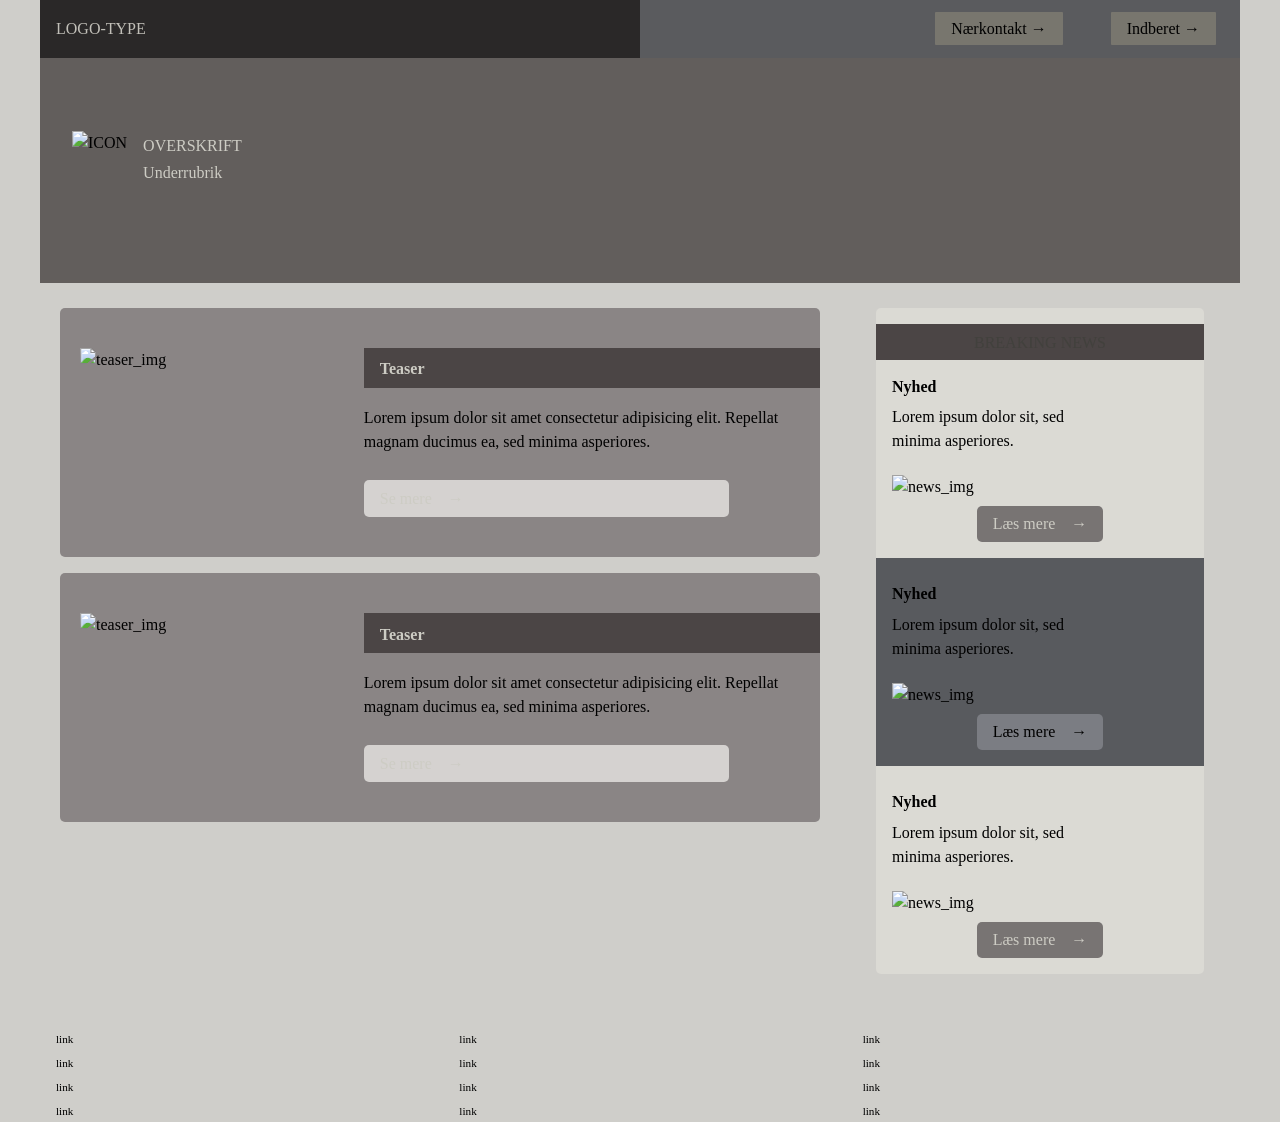
==== index.html @ d1ab83c8 "first commit" ====
<!DOCTYPE html>
<html lang="en">
  <head>
    <meta charset="UTF-8" />
    <meta http-equiv="X-UA-Compatible" content="IE=edge" />
    <meta name="viewport" content="width=device-width, initial-scale=1.0" />
    <link rel="stylesheet" href="css/reset.css" />
    <link rel="stylesheet" href="css/custom.css" />
    <link rel="stylesheet" href="css/fonts.css" />
    <link rel="stylesheet" href="css/general.css" />
    <link rel="stylesheet" href="css/layout.css" />
    <link rel="stylesheet" href="css/burger.css" />
    <link rel="stylesheet" href="css/cards.css" />
    <link rel="icon" type="image/png" href="img/fav.png" />
    <title>Emergency Site</title>
  </head>
  <body id="frontpage">
    <header>
      <nav>
        <div id="logotype-wrapper" class="logo">
          <a href="index.html"> LOGO-TYPE </a>
        </div>
        <ul class="menu">
          <li><a class="menuItem" href="instruction.html">Nærkontakt </a></li>
          <li><a class="menuItem" href="register.html">Indberet</a></li>
        </ul>
        <button class="burger">
          <span class="line"></span>
          <span class="line"></span>
          <span class="line"></span>
        </button>
      </nav>
    </header>
    <section id="main-disclamer">
      <div id="main-disclamer-content">
        <img src="warning" alt="ICON" />
        <div>
          <h1>OVERSKRIFT</h1>
          <p class="sub">Underrubrik</p>
        </div>
      </div>
    </section>
    <main>
      <section id="daily">
        <article class="daily_card">
          <img src="" alt="teaser_img" />
          <div class="daily_text">
            <h2>Teaser</h2>
            <p>
              Lorem ipsum dolor sit amet consectetur adipisicing elit. Repellat
              magnam ducimus ea, sed minima asperiores.
            </p>
            <a href="" class="cta_btn">Se mere</a>
          </div>
        </article>
        <article class="daily_card">
          <img src="" alt="teaser_img" />
          <div class="daily_text">
            <h2>Teaser</h2>
            <p>
              Lorem ipsum dolor sit amet consectetur adipisicing elit. Repellat
              magnam ducimus ea, sed minima asperiores.
            </p>
            <a href="" class="cta_btn">Se mere</a>
          </div>
        </article>
      </section>
      <section id="breaking">
        <article class="news_card">
          <h3>Nyhed</h3>
          <p>Lorem ipsum dolor sit, sed minima asperiores.</p>
          <img src="" alt="news_img" />
          <a class="cta_btn" href="">Læs mere</a>
        </article>
        <article class="news_card">
          <h3>Nyhed</h3>
          <p>Lorem ipsum dolor sit, sed minima asperiores.</p>
          <img src="" alt="news_img" />
          <a class="cta_btn" href="">Læs mere</a>
        </article>
        <article class="news_card">
          <h3>Nyhed</h3>
          <p>Lorem ipsum dolor sit, sed minima asperiores.</p>
          <img src="" alt="news_img" />
          <a class="cta_btn" href="">Læs mere</a>
        </article>
      </section>
    </main>

    <footer>
      <nav class="some">
        <ul>
          <li><a href="">link</a></li>
          <li><a href="">link</a></li>
          <li><a href="">link</a></li>
          <li><a href="">link</a></li>
        </ul>
      </nav>
      <nav class="another">
        <ul>
          <li><a href="">link</a></li>
          <li><a href="">link</a></li>
          <li><a href="">link</a></li>
          <li><a href="">link</a></li>
        </ul>
      </nav>
      <nav class="yetanother">
        <ul>
          <li><a href="">link</a></li>
          <li><a href="">link</a></li>
          <li><a href="">link</a></li>
          <li><a href="">link</a></li>
        </ul>
      </nav>
    </footer>
    <script src="js/burger.js"></script>
    <!-- <script src="js/main.js"></script> -->
  </body>
</html>
---- css/custom.css ----
:root {
  /* Colours */
  --color-bg: #cfceca; /* page background /*

  /* Header */
  --color-head-bg: #625e5c;

  /* Logotype */
  --color-logotype-bg: #2a2828;
  --color-text-logotype: #c1bfb8;
  --font-logotype-size: 1rem;

  /* Global menu */
  --color-menu-bg: #5a5b5e;
  /* Links */
  --color-link-bg: #78766e;
  --color-link-hover: #fff; /* used */
  --color-link-active: #99958f; /* used */
  --border-radius-links: 1px;

  /* Headlines og rubrik */
  --font-h1-size: 1rem;
  --font-sub1-size: 1rem;
  --font-h2-size: 1rem;
  --font-h3-size: 1rem;
  --color-headline-bg: #4b4545;
  --color-headline-text-page: #42413d;

  /* Tekst */
  --color-text: #000;
  --color-text-inverted: #cdccc4;

  /*  Marginer */
  --margin-head-bottom: 5px;

  /* Borders */
  --border-radius: 5px;

  /* Cards */
  --color-card-bg: #8a8585;
  --color-cta-card-bg: #d5d2d0;
  /* news-cards */
  --color-news-bg: #dbdad4;
  --color-news-bg-inverted: #585a5e;
  --color-cta-newscard-bg: #787473;
  --color-cta-newscard-bg-inverted: #7b7d83;

  /* Fonts */
  --font-family-sans: ui-sans-serif;
  /* --font-weight-light: 300;
  --font-weight-regular: 400;
  --font-weight-medium: 500;
  --font-weight-bold: 700; */

  /* Text sizes */
  --logotype-size: 1rem;
  --headline1-size: 2rem;
  --headline2-size: 1rem;
  --headline3-size: 1rem;
  --bodytext-size: 1rem;
  --cta-text-size: 1rem;
  --followup-text-size: 1rem;
  --form-submit-size: 1rem;

  /* Infographics */
  --color-info-bg: #676161;
  --color-infobox-1-bg: #cfcec6;
  --color-infobox-2-bg: #969995;
}
---- css/fonts.css ----
@font-face {
  font-family: "Rubik";
  src: url("../fonts/Rubik-VariableFont_wght.woff2") format("woff2-variations"),
    url("/fonts/Rubik-Regular.woff") format("woff");
  font-weight: 300 700;
  font-style: normal;
}
---- css/general.css ----
html {
  font-family: var(--font-family-sans);
  color: var(--color-text);
  background-color: var(--color-bg);
}

header {
  height: min-content;
}

#main-disclamer {
  height: 225px;
  background-color: var(--color-head-bg);
  display: flex;
  justify-content: flex-start;
  align-items: center;
  padding-left: 2rem;
  padding-bottom: 2%;
  margin-bottom: var(--margin-head-bottom);
}

#main-disclamer-content {
  display: flex;
  column-gap: 1rem;
}

main section {
  padding: 20px;
  border-radius: var(--border-radius);
}

h1 {
  font-size: var(--font-h1-size);
  font-weight: var(--font-weight-bold);
  color: var(--color-text-inverted);
  margin: 5px 0;
  line-height: 1.3rem;
  text-align: left;
}

#instruction h1,
#register h1 {
  margin: 40px 0 20px 0;
  padding: 15px 30px;
  background-color: var(--color-head-bg);
  font-size: var(--font-h2-size);
}

#instruction p {
  grid-column: 1/-1;
  margin-bottom: 20px;
  font-size: var(--font-h2-size);
  line-height: 1.5rem;
}

.sub {
  font-size: var(--font-sub1-size);
  font-weight: var(--font-weight-light);
  color: var(--color-text-inverted);
}

h2 {
  font-size: var(--headline2-size);
}

h3 {
  font-size: var(--headline3-size);
}

main>h1 {
  width: calc(80% - 6rem);
}

/* NAVIGATION STRUCTURES */
header>nav {
  height: 100%;
  background-color: var(--color-menu-bg);
}

nav ul {
  list-style: none;
}

a {
  font-family: var(--font-family-sans);
}

nav a {
  text-decoration: none;
  color: var(--color-text);
}

/* Måske skal du lave en ny regel for logotype-wrapper, når du har lavet din logotype */
#logotype-wrapper {
  background-color: var(--color-logotype-bg);
  display: flex;
  justify-content: flex-start;
  align-items: center;
  height: 3.6rem;
}

#logotype-wrapper>a {
  color: var(--color-text-logotype);
  font-size: var(--font-logotype-size);
  font-weight: var(--font-weight-medium);
  width: max-content;
  margin-left: 1rem;
}

/* Global menu */
header nav li a {
  margin: 1.5rem;
  background-color: var(--color-link-bg);
  color: var(--color-text);
  font-size: var(--followup-text-size);
  padding: 0.5rem 1rem;
  border-radius: var(--border-radius-links);
}

/* Pilen efter menu-tekst */
header>nav li>a:after {
  content: " \2192";
}

/* Global menu hover effekt - Lav den om til det, du synes */
nav a:hover {
  background-color: var(--color-link-hover);
}

nav a:active {
  background-color: var(--color-link-active);
}

/* FOOTER */
footer a {
  font-size: 0.7rem;
}
---- css/layout.css ----
/* LAYOUT FOR MAIN CONTENT */
body {
  display: grid;
  grid-template-rows: auto 1fr auto;
  height: 100vh;
  max-width: 1200px;
  margin: 0 auto;
}
main {
  display: grid;
  row-gap: 1rem;
}
main > *:not(:first-child) {
  margin: 0 1rem;
}
main {
  grid-template-rows: min-content min-content 1fr min-content;
}
#instruction main {
  grid-template-rows: min-content min-content min-content 1fr min-content;
}
/* LAYOUT FOR HEADER AND FOOTER */
footer {
  display: grid;
  gap: 10px;
}
header nav,
footer nav {
  display: flex;
  justify-content: space-between;
  align-items: center;
}
header nav > * {
  flex: 1;
}
nav ul {
  display: flex;
  justify-content: flex-end;
}
header ul {
  height: 100%;
  width: clamp(175px, 50%, 300px);
}
footer ul {
  flex-direction: column;
  padding-left: 1rem;
}

/* LAYOUT FOR SECTIONS */
#daily,
#breaking {
  display: grid;
}
#daily {
  grid-template-rows: repeat(2, minmax(200px, min-content));
  gap: 1rem;
}
#breaking {
  grid-template-rows: repeat(auto-fit, minmax(50px, min-content));
  gap: 0;
}

@media (width > 600px) {
  #frontpage > main {
    grid-template-columns: 6fr 3fr;
    grid-template-rows: auto 1fr auto;
  }
  #instruction > main,
  #register > main {
    grid-template-columns: 5fr 3fr;
    grid-template-rows: auto auto 1fr auto;
  }

  .qr {
    order: 1;
  }

  h1 {
    grid-column: 1 / -1;
  }
  footer {
    grid-template-columns: 1fr 1fr 1fr;
  }
}
---- css/burger.css ----
.burger {
  width: 30px;
  height: 20px;
  cursor: pointer;
}

.burger .line {
  display: block;
  width: 100%;
  height: 2px;
  background-color: #333333;
  margin-bottom: 5px;
  transition: 0.2s linear;
}
.burger {
  display: none;
}
@media screen and (width < 800px) {
  .menu {
    display: none;
  }
  .logo {
    flex: 0 0 50vw;
  }
  .burger {
    display: block;
    background-color: transparent;
    border: 0;
    flex: 0 0 auto;
    margin: 0 20px;
  }
  .burger.active .line:nth-child(1) {
    transform: rotate(45deg) translate(5px, 5px);
    transition: 0.2s linear;
  }
  .burger.active .line:nth-child(2) {
    opacity: 0;
    transition: 0.15s linear;
  }
  .burger.active .line:nth-child(3) {
    transform: rotate(-45deg) translate(5px, -5px);
    transition: 0.2s linear;
  }
  nav.active .menu {
    display: block;
    background-color: var(--color-menu-bg);
    position: absolute;
    top: 3.6rem;
    right: 0;
    width: clamp(200px, 50vw, 400px);
    z-index: 1;
    opacity: 0.8;
  }
  header > nav li > a:after {
    content: "";
  }
  nav.active .menu li {
    margin: 40px 20px;
    text-align: right;
  }
  nav.active .menu a {
    font-size: 24px;
  }
}
---- css/cards.css ----
.daily_card {
  background-color: var(--color-card-bg);
  display: grid;
  grid-template-columns: 3fr 5fr;
  gap: 10px;
  padding: 40px 0 40px 20px;
  border-radius: var(--border-radius);
  height: minmax(200px, min-content);
}
.daily_text {
  display: grid;
  grid-template-rows: repeat(3, min-content);
  gap: 10px;
}
.daily_text h2 {
  background-color: var(--color-headline-bg);
  color: var(--color-text-inverted);
  padding: calc(1.1rem / 1.5) 0 calc(1.1rem / 2) 1rem;
  margin: 0 0 0.5rem 0;
}
.daily_text p {
  padding-right: 2rem;
  margin: 0 0 1rem 0;
}
.daily_text .cta_btn {
  justify-self: left;
  width: 80%;
}
.daily_img {
  width: 100%;
  height: 100%;
  object-fit: cover;
}
.news_card {
  background-color: var(--color-news-bg);
  display: grid;
  grid-template-rows: repeat(min-content);
  gap: 0.4rem;
  padding: 1rem 0;
  height: minmax(300px, min-content);
}
.news_card:nth-child(2n) {
  background-color: var(--color-news-bg-inverted);
}
.news_card > * {
  padding: 0 1rem;
}
.news_card h3 {
  margin: 0.5rem 0 0 0;
}
.news_card p {
  margin: 0 0 1rem 0;
}
.news_card:first-child:before {
  content: "BREAKING NEWS";
  background-color: var(--color-headline-bg);
  color: var(--color-headline-text-page);
  font-size: var(--font-h3-size);
  font-weight: var(--font-weight-medium);
  text-align: center;
  line-height: 1rem;
  padding: calc(1.1rem / 1.5) 0 calc(1.1rem / 2) 0;
}
.news_card:first-child {
  border-radius: var(--border-radius) var(--border-radius) 0 0;
}
.news_card:last-child {
  border-radius: 0 0 var(--border-radius) var(--border-radius);
}

.news_card .cta_btn {
  justify-self: center;
}
.cta_btn {
  display: inline-block;
  padding: 0.4rem 1rem;
  background-color: var(--color-cta-card-bg);
  color: var(--color-text-inverted);
  text-decoration: none;
  width: max-content;
  border-radius: var(--border-radius);
}
.news_card .cta_btn {
  background-color: var(--color-cta-newscard-bg);
}
.news_card:nth-of-type(2n) .cta_btn {
  background-color: var(--color-cta-newscard-bg-inverted);
  color: var(--color-text);
}
.cta_btn:after {
  content: "\2192";
  margin-left: 1rem;
}
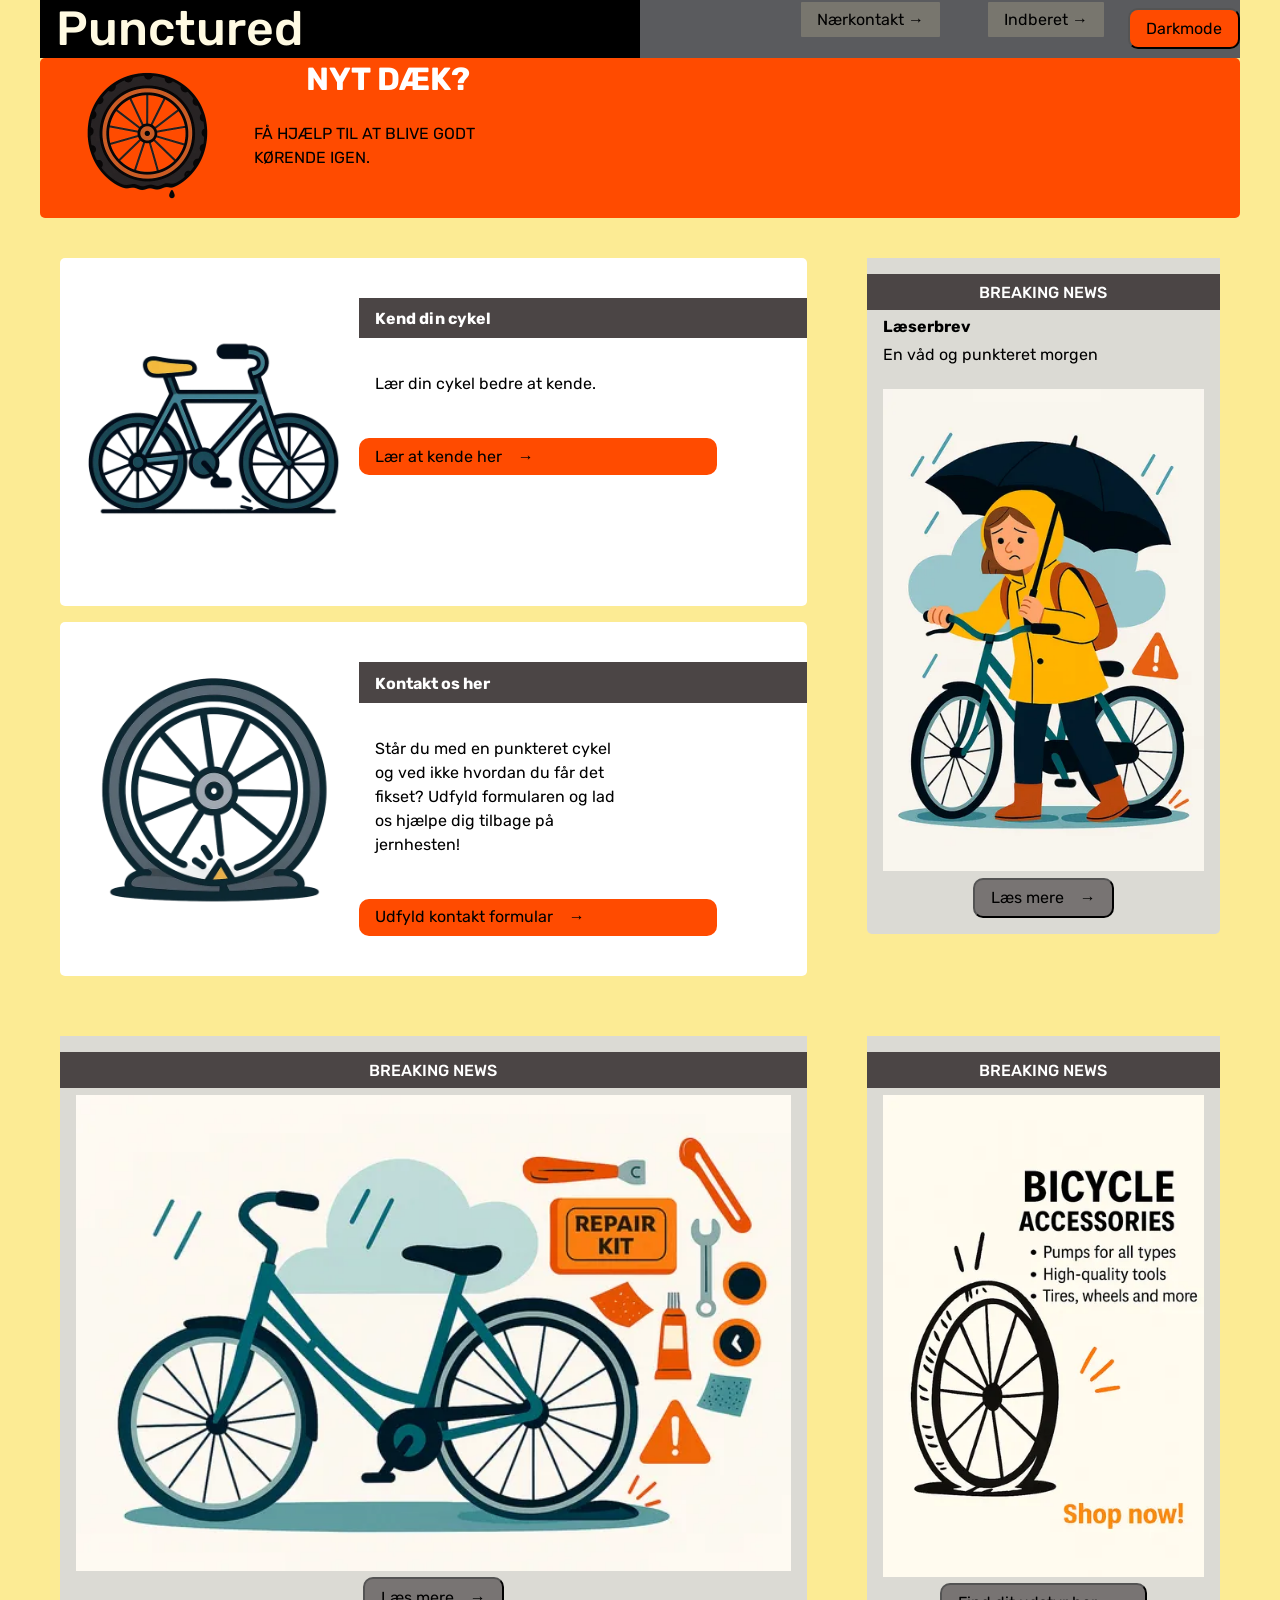
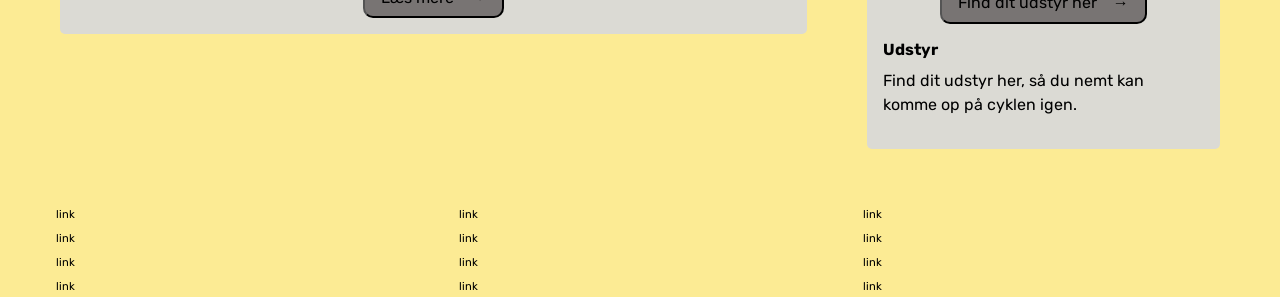
==== commit fe0ec25a: "Final commit" ====
--- a/index.html
+++ b/index.html
@@ -11,6 +11,7 @@
     <link rel="stylesheet" href="css/layout.css" />
     <link rel="stylesheet" href="css/burger.css" />
     <link rel="stylesheet" href="css/cards.css" />
+    <link rel="stylesheet" href="css/popover.css" />
     <link rel="icon" type="image/png" href="img/fav.png" />
     <title>Emergency Site</title>
   </head>
@@ -18,11 +19,12 @@
     <header>
       <nav>
         <div id="logotype-wrapper" class="logo">
-          <a href="index.html"> LOGO-TYPE </a>
+          <a href="index.html"> Punctured </a>
         </div>
         <ul class="menu">
           <li><a class="menuItem" href="instruction.html">Nærkontakt </a></li>
           <li><a class="menuItem" href="register.html">Indberet</a></li>
+          <button id="toggle">Darkmode</button>
         </ul>
         <button class="burger">
           <span class="line"></span>
@@ -31,60 +33,114 @@
         </button>
       </nav>
     </header>
-    <section id="main-disclamer">
-      <div id="main-disclamer-content">
-        <img src="warning" alt="ICON" />
-        <div>
-          <h1>OVERSKRIFT</h1>
-          <p class="sub">Underrubrik</p>
-        </div>
+    <main>
+      <div class="layout-wrapper">
+        <section id="main-disclamer">
+          <img src="img/dæk.webp" alt="ICON" class="img1" />
+          <div>
+            <h1>NYT DÆK?</h1>
+            <p>FÅ HJÆLP TIL AT BLIVE GODT KØRENDE IGEN.</p>
+          </div>
+        </section>
+        <section id="daily">
+          <article class="daily_card">
+            <img src="img/cykel.webp" alt="teaser_img" />
+            <div class="daily_text">
+              <h2>Kend din cykel</h2>
+              <p>Lær din cykel bedre at kende.</p>
+              <a href="instruction.html" class="cta_btn">Lær at kende her</a>
+            </div>
+          </article>
+          <article class="daily_card">
+            <img src="img/formular.webp" alt="teaser_img" />
+            <div class="daily_text">
+              <h2>Kontakt os her</h2>
+              <p>Står du med en punkteret cykel og ved ikke hvordan du får det fikset? Udfyld formularen og lad os hjælpe dig tilbage på jernhesten!</p>
+              <a href="register.html" class="cta_btn">Udfyld kontakt formular</a>
+            </div>
+          </article>
+        </section>
+
+        <section id="Guide">
+          <article class="news_card">
+            <h2>Læserbrev</h2>
+            <p>En våd og punkteret morgen</p>
+            <img src="/img/punkteret.webp" alt="news_img" />
+            <button class="cta_btn" popovertarget="news_popover1">Læs mere</button>
+            <div popover id="news_popover1">
+              <h4>En våd og punkteret morgen</h4>
+              <time class="newsDate">13. APRIL 2025 – KL. 07:14</time>
+              <p>
+                Tirsdag morgen startede som enhver anden – med kaffe i hånden og cykelhjelmen spændt. Men da jeg trillede ud i regnvejret på vej mod studiet, mærkede jeg hurtigt, at noget var galt. Baghjulet føltes tungt, og da jeg kiggede ned, var
+                det tydeligt: punktering. Midt på brostenene, med regnen silende ned, stod jeg og stirrede på et fladt dæk og en lang vej foran mig. Der var ingen cykelhandler i nærheden, og jeg havde ikke tid til at vente på hjælp. Så jeg gjorde det
+                eneste mulige – jeg slæbte cyklen med mig. I regnjakke og våde sko traskede jeg gennem byen, mens vandet samlede sig i hælene og humøret sank. Det føltes som en evighed, og da jeg endelig nåede frem, var jeg både gennemblødt og
+                forsinket. Det slog mig, hvor sårbar man er, når cyklen svigter – især i et land hvor vi er afhængige af den hver dag. Måske er det på tide, at vi får flere offentlige reparationsstationer eller bedre adgang til nødservice. For en
+                punktering bør ikke ødelægge en hel dag.
+              </p>
+              <button popovertarget="news_popover1">Luk</button>
+            </div>
+          </article>
+        </section>
+
+        <section id="Guide til reperation af cykeldæk">
+          <article class="news_card">
+            <img src="img/repair.webp" width="10" alt="news_img" />
+            <button class="cta_btn" popovertarget="news_popover2">Læs mere</button>
+            <div popover id="news_popover2">
+              <h4>Guide</h4>
+              <p>Udstyr du skal bruge:</p>
+              <nav>
+                <ol>
+                  <li>Dækjern (2 stk)</li>
+                  <li>Lappegrej (lapper, sandpapir, lim)</li>
+                  <li>Cykelpumpe</li>
+                  <li>Vandskål eller sæbevand</li>
+                  <li>Markeringspen (valgfrit)</li>
+                  <li>Eventuelt en ny slange, hvis den gamle er for beskadiget</li>
+                </ol>
+              </nav>
+
+              <h3>Sådan gør du:</h3>
+              <nav>
+                <ol>
+                  <li>Tag hjulet af cyklen Hvis det er baghjulet, skal du måske løsne kæden. Læg cyklen på hovedet for nem adgang.</li>
+                  <li>Fjern dækket fra fælgen Brug dækjernene til forsigtigt at lirke dækket af. Start ét sted og arbejd dig rundt.</li>
+                  <li>Tag slangen ud Når dækket er løsnet, træk slangen ud og pust lidt luft i den.</li>
+                  <li>Find hullet Dyp slangen i vand eller brug sæbevand – bobler viser hvor hullet er. Marker stedet.</li>
+                  <li>Forbered og lap hullet Tør området og brug sandpapir til at gøre det ru. Påfør lim og vent 1 minut. Tryk lappen fast og hold den i 1-2 minutter.</li>
+                  <li>Tjek lappen Pust slangen op og tjek for luftlækage. Hvis alt er tæt, er du klar.</li>
+                  <li>Monter slangen og dækket igen Læg slangen tilbage i dækket, og brug dækjernene til at få dækket på plads. Pust op til korrekt tryk.</li>
+                  <li>Sæt hjulet på cyklen Sørg for at kæden og bremser sidder korrekt.</li>
+                  <li>Med lidt øvelse kan du klare det på 15–20 minutter. Det sparer både tid og penge – og du slipper for at slæbe cyklen i regnvejr!</li>
+                </ol>
+              </nav>
+              <button popovertarget="news_popover2">Luk</button>
+            </div>
+          </article>
+        </section>
+        <section id="Stort udvalg af cykeludstyr">
+          <article class="news_card">
+            <img src="img/salg.webp" alt="Udstyr" />
+            <button class="cta_btn" popovertarget="news_popover3">Find dit udstyr her</button>
+            <h3>Udstyr</h3>
+            <p>Find dit udstyr her, så du nemt kan komme op på cyklen igen.</p>
+            <div popover id="news_popover3">
+              <nav>
+                <h3>Klar til alle cykeldage – med det rigtige udstyr!</h3>
+                <p>
+                  Uanset om du pendler til studiet, cruiser gennem byen eller tager på weekendtur, er det rigtige cykeludstyr nøglen til en god oplevelse. Hos os finder du alt, hvad du har brug for – samlet ét sted. Vi ved, at cyklen er mere end bare
+                  transport. Den er frihed, bevægelse og bæredygtighed. Men friheden kræver forberedelse. Derfor har vi samlet et udvalg af praktisk, slidstærkt og stilfuldt cykeludstyr, der gør din hverdag lettere – og din cykeltur sjovere. Værktøj
+                  og reparationssæt – så du aldrig står alene med en punktering. Regnjakker og reflekser – fordi vejret ikke skal stoppe dig. 💡 Lygter og hjelme – for sikkerhed og synlighed, dag og nat. Pumper, dækjern og lapper – til tasken, skuret
+                  eller studiet. Alt vores udstyr er testet af cyklister – til cyklister. Vi går op i kvalitet, funktion og design, og vi hjælper dig gerne med at finde det, der passer til netop din cykel og dine behov. Og ja – vi har også
+                  startpakker til nye cyklister, så du kommer godt i gang uden at glemme det vigtigste. Kom forbi butikken, eller besøg os online. Vi har åbent alle ugens dage, og vi står klar med råd, vejledning og gode tilbud. Cyklen er din ven –
+                  udstyret er din sikkerhed. Gør din næste tur bedre med det rigtige gear.
+                </p>
+              </nav>
+              <button popovertarget="news_popover3">Luk</button>
+            </div>
+          </article>
+        </section>
       </div>
-    </section>
-    <main>
-      <section id="daily">
-        <article class="daily_card">
-          <img src="" alt="teaser_img" />
-          <div class="daily_text">
-            <h2>Teaser</h2>
-            <p>
-              Lorem ipsum dolor sit amet consectetur adipisicing elit. Repellat
-              magnam ducimus ea, sed minima asperiores.
-            </p>
-            <a href="" class="cta_btn">Se mere</a>
-          </div>
-        </article>
-        <article class="daily_card">
-          <img src="" alt="teaser_img" />
-          <div class="daily_text">
-            <h2>Teaser</h2>
-            <p>
-              Lorem ipsum dolor sit amet consectetur adipisicing elit. Repellat
-              magnam ducimus ea, sed minima asperiores.
-            </p>
-            <a href="" class="cta_btn">Se mere</a>
-          </div>
-        </article>
-      </section>
-      <section id="breaking">
-        <article class="news_card">
-          <h3>Nyhed</h3>
-          <p>Lorem ipsum dolor sit, sed minima asperiores.</p>
-          <img src="" alt="news_img" />
-          <a class="cta_btn" href="">Læs mere</a>
-        </article>
-        <article class="news_card">
-          <h3>Nyhed</h3>
-          <p>Lorem ipsum dolor sit, sed minima asperiores.</p>
-          <img src="" alt="news_img" />
-          <a class="cta_btn" href="">Læs mere</a>
-        </article>
-        <article class="news_card">
-          <h3>Nyhed</h3>
-          <p>Lorem ipsum dolor sit, sed minima asperiores.</p>
-          <img src="" alt="news_img" />
-          <a class="cta_btn" href="">Læs mere</a>
-        </article>
-      </section>
     </main>
 
     <footer>
@@ -114,6 +170,6 @@
       </nav>
     </footer>
     <script src="js/burger.js"></script>
-    <!-- <script src="js/main.js"></script> -->
+    <script src="js/main.js"></script>
   </body>
 </html>
--- a/css/custom.css
+++ b/css/custom.css
@@ -1,14 +1,14 @@
 :root {
   /* Colours */
-  --color-bg: #cfceca; /* page background /*
-
+  --color-bg: light-dark(#fceb94, #76746a); /* page background /*
   /* Header */
-  --color-head-bg: #625e5c;
+  --color-head-bg: light-dark(#ff4b00, #50321eb4);
+  --border-radius: 10px;
 
   /* Logotype */
-  --color-logotype-bg: #2a2828;
-  --color-text-logotype: #c1bfb8;
-  --font-logotype-size: 1rem;
+  --color-logotype-bg: #000000;
+  --color-text-logotype: #fffae2;
+  --font-logotype-size: 3rem;
 
   /* Global menu */
   --color-menu-bg: #5a5b5e;
@@ -28,7 +28,7 @@
 
   /* Tekst */
   --color-text: #000;
-  --color-text-inverted: #cdccc4;
+  --color-text-inverted: #fff;
 
   /*  Marginer */
   --margin-head-bottom: 5px;
@@ -37,8 +37,9 @@
   --border-radius: 5px;
 
   /* Cards */
-  --color-card-bg: #8a8585;
-  --color-cta-card-bg: #d5d2d0;
+  --color-card-bg: light-dark(#fff, #b0b0b0);
+  --color-cta-card-bg: light-dark(#ff4b00;, #b24700);
+
   /* news-cards */
   --color-news-bg: #dbdad4;
   --color-news-bg-inverted: #585a5e;
@@ -46,11 +47,11 @@
   --color-cta-newscard-bg-inverted: #7b7d83;
 
   /* Fonts */
-  --font-family-sans: ui-sans-serif;
-  /* --font-weight-light: 300;
+  --font-family-sans: "Rubik", ui-sans-serif;
+  --font-weight-light: 300;
   --font-weight-regular: 400;
   --font-weight-medium: 500;
-  --font-weight-bold: 700; */
+  --font-weight-bold: 700;
 
   /* Text sizes */
   --logotype-size: 1rem;
@@ -67,3 +68,27 @@
   --color-infobox-1-bg: #cfcec6;
   --color-infobox-2-bg: #969995;
 }
+/* CSS Starter er tilføjet */
+
+html {
+  /*
+  --color-heading: light-dark(#b24700, #e0d3ff); /* dark: #e0d3ff */
+  --color-text: light-dark(#555, #cdc7dc); /* dark: #cdc7dc */
+  --color-bg: light-dark(#fff, #222); /* dark: #222 */
+  color: var(--color-text);
+  background-color: var(--color-bg);
+
+  color-scheme: light;
+}
+html.dark {
+  color-scheme: dark;
+}
+
+#toggle {
+  padding: 0.4rem 1rem;
+  background-color: var(--color-head-bg);
+  color: black;
+  text-decoration: none;
+  width: max-content;
+  border-radius: 10px;
+}
--- a/css/fonts.css
+++ b/css/fonts.css
@@ -1,7 +1,6 @@
 @font-face {
   font-family: "Rubik";
-  src: url("../fonts/Rubik-VariableFont_wght.woff2") format("woff2-variations"),
-    url("/fonts/Rubik-Regular.woff") format("woff");
+  src: url("../fonts/Rubik-VariableFont_wght.woff2") format("woff2-variations"), url("/fonts/Rubik-Regular.woff") format("woff");
   font-weight: 300 700;
   font-style: normal;
 }
--- a/css/general.css
+++ b/css/general.css
@@ -7,22 +7,28 @@
 header {
   height: min-content;
 }
-
 #main-disclamer {
-  height: 225px;
+  height: 160px;
   background-color: var(--color-head-bg);
   display: flex;
-  justify-content: flex-start;
+  grid-column: 1 / span 2;
   align-items: center;
   padding-left: 2rem;
   padding-bottom: 2%;
-  margin-bottom: var(--margin-head-bottom);
+}
+.layout-wrapper {
+  display: grid;
+  grid-template-columns: 2fr 1fr;
+  grid-template-rows: auto auto;
+  gap: 20px;
 }
 
+/*
 #main-disclamer-content {
   display: flex;
   column-gap: 1rem;
 }
+  */
 
 main section {
   padding: 20px;
@@ -30,12 +36,12 @@
 }
 
 h1 {
-  font-size: var(--font-h1-size);
-  font-weight: var(--font-weight-bold);
-  color: var(--color-text-inverted);
-  margin: 5px 0;
+  font-size: 2em;
+  font: weight 5px;
+  color: white;
+  margin: 10 px;
   line-height: 1.3rem;
-  text-align: left;
+  text-align: center;
 }
 
 #instruction h1,
@@ -53,11 +59,15 @@
   line-height: 1.5rem;
 }
 
+/*
 .sub {
   font-size: var(--font-sub1-size);
   font-weight: var(--font-weight-light);
   color: var(--color-text-inverted);
+  margin: 0em;
+  padding: 1em;
 }
+  */
 
 h2 {
   font-size: var(--headline2-size);
@@ -67,12 +77,12 @@
   font-size: var(--headline3-size);
 }
 
-main>h1 {
-  width: calc(80% - 6rem);
+main > h1 {
+  width: calc(100%);
 }
 
 /* NAVIGATION STRUCTURES */
-header>nav {
+header > nav {
   height: 100%;
   background-color: var(--color-menu-bg);
 }
@@ -99,7 +109,7 @@
   height: 3.6rem;
 }
 
-#logotype-wrapper>a {
+#logotype-wrapper > a {
   color: var(--color-text-logotype);
   font-size: var(--font-logotype-size);
   font-weight: var(--font-weight-medium);
@@ -118,7 +128,7 @@
 }
 
 /* Pilen efter menu-tekst */
-header>nav li>a:after {
+header > nav li > a:after {
   content: " \2192";
 }
 
@@ -134,4 +144,16 @@
 /* FOOTER */
 footer a {
   font-size: 0.7rem;
-}+}
+.img1 {
+  width: 150px;
+}
+#book:hover {
+  filter: brightness(200%);
+}
+#wheel:hover {
+  filter: brightness(200%);
+}
+#rain:hover {
+  filter: brightness(200%);
+}
--- a/css/layout.css
+++ b/css/layout.css
@@ -6,16 +6,21 @@
   max-width: 1200px;
   margin: 0 auto;
 }
+
 main {
   display: grid;
+  grid-template-columns: 1fr 1fr;
   row-gap: 1rem;
 }
+
 main > *:not(:first-child) {
   margin: 0 1rem;
 }
+
 main {
   grid-template-rows: min-content min-content 1fr min-content;
 }
+
 #instruction main {
   grid-template-rows: min-content min-content min-content 1fr min-content;
 }
@@ -62,7 +67,7 @@
 
 @media (width > 600px) {
   #frontpage > main {
-    grid-template-columns: 6fr 3fr;
+    grid-template-columns: 3fr;
     grid-template-rows: auto 1fr auto;
   }
   #instruction > main,
@@ -81,4 +86,18 @@
   footer {
     grid-template-columns: 1fr 1fr 1fr;
   }
+  /*
+  main {
+    display: grid;
+    grid-template-columns: 1fr 1fr;
+    row-gap: 1rem;
+  }
+  main > *:not(:first-child) {
+    margin: 0 1rem;
+  }
+
+  main {
+    grid-template-rows: min-content min-content 1fr min-content;
+  }
+    */
 }
--- a/css/cards.css
+++ b/css/cards.css
@@ -6,6 +6,7 @@
   padding: 40px 0 40px 20px;
   border-radius: var(--border-radius);
   height: minmax(200px, min-content);
+  grid-column: 1;
 }
 .daily_text {
   display: grid;
@@ -38,6 +39,7 @@
   gap: 0.4rem;
   padding: 1rem 0;
   height: minmax(300px, min-content);
+  grid-column: 2;
 }
 .news_card:nth-child(2n) {
   background-color: var(--color-news-bg-inverted);
@@ -54,7 +56,7 @@
 .news_card:first-child:before {
   content: "BREAKING NEWS";
   background-color: var(--color-headline-bg);
-  color: var(--color-headline-text-page);
+  color: white;
   font-size: var(--font-h3-size);
   font-weight: var(--font-weight-medium);
   text-align: center;
@@ -74,11 +76,12 @@
 .cta_btn {
   display: inline-block;
   padding: 0.4rem 1rem;
-  background-color: var(--color-cta-card-bg);
-  color: var(--color-text-inverted);
+  background-color: #ff4b00;
+  color: #000000;
   text-decoration: none;
   width: max-content;
-  border-radius: var(--border-radius);
+  border-radius: 10px;
+  border-color: #000000;
 }
 .news_card .cta_btn {
   background-color: var(--color-cta-newscard-bg);
--- a/css/popover.css
+++ b/css/popover.css
@@ -0,0 +1,48 @@
+[popover] {
+  padding: 1rem;
+  max-width: 50ch;
+  max-height: 50ch;
+  margin: auto;
+  line-height: 1.5;
+}
+
+::backdrop {
+  background: #0008;
+}
+
+:popover-open {
+  display: grid;
+}
+
+@starting-style {
+  :popover-open {
+    opacity: 0;
+    rotate: 360deg;
+    transition: 0.5s allow-discrete;
+  }
+}
+p {
+  margin: 1em;
+  padding: 1em;
+  max-width: 30ch;
+}
+/*
+ul {
+  margin: 2em;
+  padding: 2em;
+  max-width: 40ch;
+}
+  */
+
+ol {
+  margin: 1em;
+  padding: 1em;
+  max-width: 30ch;
+}
+
+/*
+:popover-open {
+  opacity: 1;
+  rotate: none;
+}
+  */
